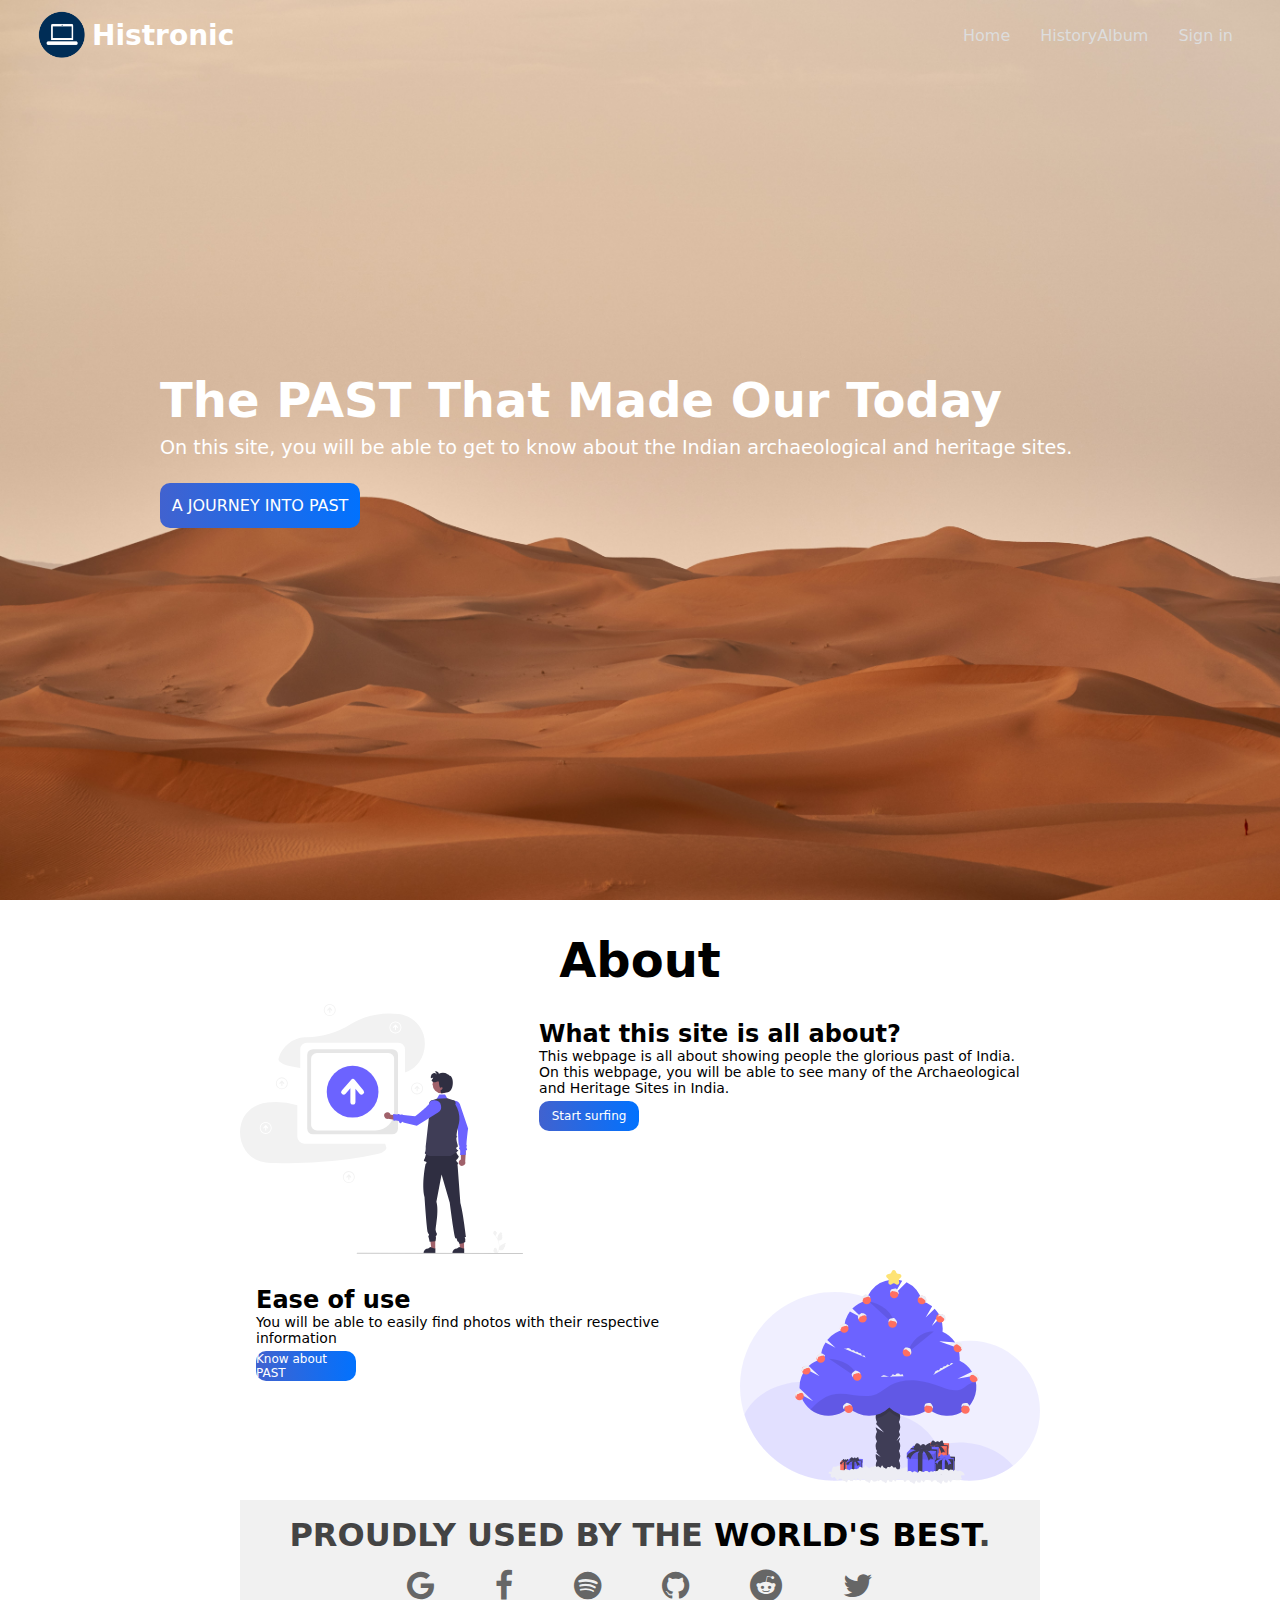
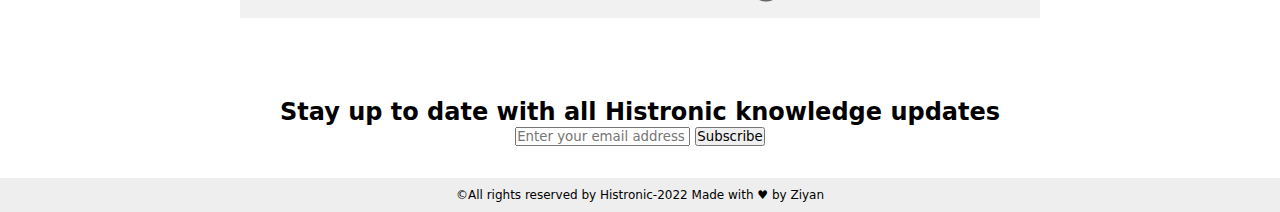
==== index.html @ dd7976b8 "Add files via upload" ====
<!DOCTYPE html>
<html lang="en">
<head>
    <meta charset="UTF-8">
    <meta http-equiv="X-UA-Compatible" content="IE=edge">
    <meta name="viewport" content="width=device-width, initial-scale=1.0">
    <link rel="shortcut icon" href="./images/website-icon-29477.png" type="image/x-icon">
    <link rel="stylesheet" href="./styles/common.css">
    <link rel="stylesheet" href="./styles/index.css">
    <link rel="stylesheet" href="./styles/navbar.css">
    <title>Histronic</title>
</head>
<body>
  <section class="home-main">
    <nav>
        <div class="brand">
            <img src="./images/website-icon-29477.png" alt="hosting">
            <a href="/">Histronic</a>
            <link rel="stylesheet" href="https://cdnjs.cloudflare.com/ajax/libs/font-awesome/4.7.0/css/font-awesome.css" integrity="sha512-5A8nwdMOWrSz20fDsjczgUidUBR8liPYU+WymTZP1lmY9G6Oc7HlZv156XqnsgNUzTyMefFTcsFH/tnJE/+xBg==" crossorigin="anonymous" referrerpolicy="no-referrer" />
        </div>

        <i class="fa fa-bars" aria-hidden="true"></i>

        <ul>
            <i class="fa fa-times" aria-hidden="true"></i>
           <li><a href="/">Home</a></li>
           <li><a href="./historyalbum.html">HistoryAlbum</a></li>
           <li><a href="./login.html">Sign in</a></li>
            </li>
        </ul>
    </nav>

    <div class="main-content">
        <h1>The PAST That Made Our Today</h1>
        <p>
            On this site, you will be able to get to know about the Indian archaeological and heritage sites.
        </p>

        <a href="./login.html" class="gradient-btn">A Journey Into PAST</a>
    </div>
  </section> 
  
  <section class="about">
    <h1>About</h1>
    <div class="about-sub">
      <img src="./images/undraw_going_up_re_86kg.svg" alt="">
      <div class="sub-sub-about">
        <h2>What this site is all about? </h2>
        <p>
          This webpage is all about showing people the glorious past of India. On this webpage, you will be able to see many of the Archaeological and Heritage Sites in India.
        </p>
        <a href="./login.html" class="gradient-btn">Start surfing</a>
      </div>
    </div>
    <div class="about-sub">
      <div class="sub-sub-about">
        <h2>Ease of use</h2>
        <p>
          You will be able to easily find photos with their respective information
        </p>
        <a href="./login.html" class="gradient-btn">Know about PAST</a>
      </div>
      <img src="./images/undraw_christmas_tree_-56-sw.svg" alt="">
    </div>

    <div class="about-companies">
      <h1>Proudly used by the <span>world's best</span>.</h1>
        <div class="company-logos">
          <i class="fa fa-google"></i>
          <i class="fa fa-facebook"></i>
          <i class="fa fa-spotify"></i>
          <i class="fa fa-github"></i>
          <i class="fa fa-reddit"></i>
          <i class="fa fa-twitter"></i>
        </div>
      </div>
    </div>
  </section>

  <div class="subscribe">
    <h2>Stay up to date with all Histronic knowledge updates</h2>
    <form action="https://formsubmit.co/histronic699@gmail.com" method="POST">
      <input required type="email" name="subscription-email" placeholder="Enter your email address" />
      <button>Subscribe</button>
    </form>
  </div>

  <div class="copyright">
      &copy;All rights reserved by Histronic-2022 Made with &hearts; by Ziyan
  </div>

  <script src="./js/navbar.js"></script>
</body>
</html
---- styles/common.css ----
*{
    margin:0;
    padding:0;
    box-sizing: border-box;
    font-family: system-ui, -apple-system, BlinkMacSystemFont, 'Segoe UI', Roboto, Oxygen, Ubuntu, Cantarell, 'Open Sans', 'Helvetica Neue', sans-serif
}

body{
    min-height: 100vh;
}

.copyright{
    text-align: center;
    background-color: #eee;
    padding: 10px;
    font-size: .75rem;
}
---- styles/index.css ----
.home-main{
    background: url('../images/wolfgang-hasselmann-pVr6wvUneMk-unsplash.jpg') no-repeat;
    background-size: cover;
    min-height: 100vh;
}

.main-content {
    color: #fff;
    position: absolute;
    top: 50%;
    left: 50%;
    transform: translate(-50%, -50%);
    width: 75%;
}

.main-content h1{
    font-size: 3rem;
}

.main-content p{
    font-size: 1.2rem;
    margin: .5rem 0;
}

.gradient-btn {
    display: grid;
    place-items: center;
    text-decoration: none;
    color: #fff;
    background-image: linear-gradient(to right,
            #4162cf 0%,
            #0072ff 51%,
            #4162cf 100%);
    border-radius: 10px;
    background-size: 200% auto;
    transition: .3s ease-in-out;
}

.main-content .gradient-btn {
    width: 200px;
    height: 45px;
    margin-top: 1.5rem;
    text-transform: uppercase;
}

.gradient-btn:hover {
    background-position: right center;
}

@media screen and (max-width:600px) {
    .main-content h1 {
        font-size: 2.25rem;
    }

    .main-content p {
        font-size: 1rem;
    }

    .gradient-btn {
        width: 175px;
        height: 40px;
        font-size: .8rem;
    }
}

.about {
    padding: 1rem;
    text-align: center;
}

.about  >h1 {
    font-size: 3rem;
    margin: 1rem 0;
}

.about-sub {
    display: flex;
    max-width: 800px;
    margin: 1rem auto;
    text-align: left;
}

.about-sub>img {
    max-height: 250px;
    width: 300px;
    max-width: 90%;
    animation: animateimage 1s linear;
}

@keyframes animateimage {
    from {
        transform: translateY(-15px);
        opacity: 0.5;
    }

    to {
        transform: translateY(0);
        opacity: 1;
    }
}

.about-sub .sub-sub-about {
    padding: 1rem;
    animation: animatetext .5s linear;
}

@keyframes animatetext {
    from {
        transform: translateY(15px);
        opacity: 0.5;
    }

    to {
        transform: translateY(0);
        opacity: 1;
    }
}

.about-sub .sub-sub-about p {
    font-size: 14px;
}

.about-sub .gradient-btn {
    width: 100px;
    margin-top: 5px;
    height: 30px;
    font-size: 12px;
}

@media screen and (max-width:600px) {
    .about-sub {
        flex-direction: column;
    }

    .about-sub:last-child {
        flex-direction: column-reverse;
    }
}

.about-companies{
    max-width: 800px;
    width: 90%;
    background-color: #f1f1f1;
    padding: 1rem .5rem;
    margin:1rem auto;
}

.about-companies h1{
    font-size: 2rem;
    color: #444;
    text-transform: uppercase;
    margin-bottom: 1rem;
}

.about-companies h1 span{
    color: #000;
}

.about-companies .company-logos{
    display: flex;
    justify-content: space-evenly;
    color: #666;
    font-size: 2rem;
    transition: .3s ease-in;
    max-width: 75%;
    margin: 0pc auto;
}

.about-companies .company-logos .fa:hover{
    color: #000;
}

@media screen and (max-width:750px) {
    .about-companies h1{
        font-size: 1.5rem;
    }     
}

@media screen and (max-width:600px) {
    .about-companies h1{
        font-size: 1.2rem;
    }
    
    .about-companies .company-logos{
        font-size: 1rem;
    }
}

.subscribe{
    text-align: center;
    padding: 3rem 2rem 2rem 2rem;
}

.subscribe-box{
    padding: 10px;
}

.subscribe-box input{
    max-width: 300px;
    width: 65%;
    padding: 5px 10px;
    height: 40px;
}

.subscribe-box button{
    border: none;
    background-color: #0072ff;
    height: 40px;
    padding: 0 1rem;
    color: #fff;
}
---- styles/navbar.css ----
nav{
    height: 70px;
    display: flex;
    align-items: center;
    justify-content: space-between;
    padding: 0 2rem;
}

nav .brand{
    display: flex;
    align-items: center;
}

nav .brand img{
    height: 50px;
    margin: 0 5px;
}

nav .brand a{
    color: white;
    text-decoration: none;
    font-size: 1.75rem;
    font-weight: bold;
}

nav ul{
    display: flex;
}

nav ul li{
    list-style: none;
    margin: 0 10px;

}
nav ul li  a{
    text-decoration: none;
    color: #ddd;
    padding: 5px;
    transition: .3s ease; 
    position: relative;
}

nav ul li a:hover{
    color: #fff;
}

nav ul li a::after{
    content: '';
    width: 100%;
    height: 3px;
    background: #fff;
    position: absolute;
    bottom: 0;
    left: 0;
    transform: scaleX(0);
    transform-origin: left;
    transition: .3s ease-in-out;
}

nav ul li a:hover::after{
    transform: scaleX(1);
}

nav .fa{
    color: #fff;
    font-size: 2rem;
    display: none;
}

@media screen and (max-width:600px) {

    nav .fa{
        display: block;
    }

    nav ul .fa{
        margin-bottom: 30px;
    }

    nav .brand img{
        height: 40px;
    }

    nav .brand a{
        font-size: 1.2rem;
    }
    nav ul{
        flex-direction: column;
        position: absolute;
        top:0;
        right:0;
        width: 35%;
        background-color: red;
        padding:10px;
        height: 100vh;
        z-index: 99;
        transform: scaleX(0);
        transition: .1s ease-in;
        transform-origin: right;
    }

    nav ul.menu{
        transform: scaleX(1)   
    }

    nav ul li {
        margin-top: 10px;
    }

    nav ul li a{
        font-size: 1rem;
        font-weight: bold;
    }
}
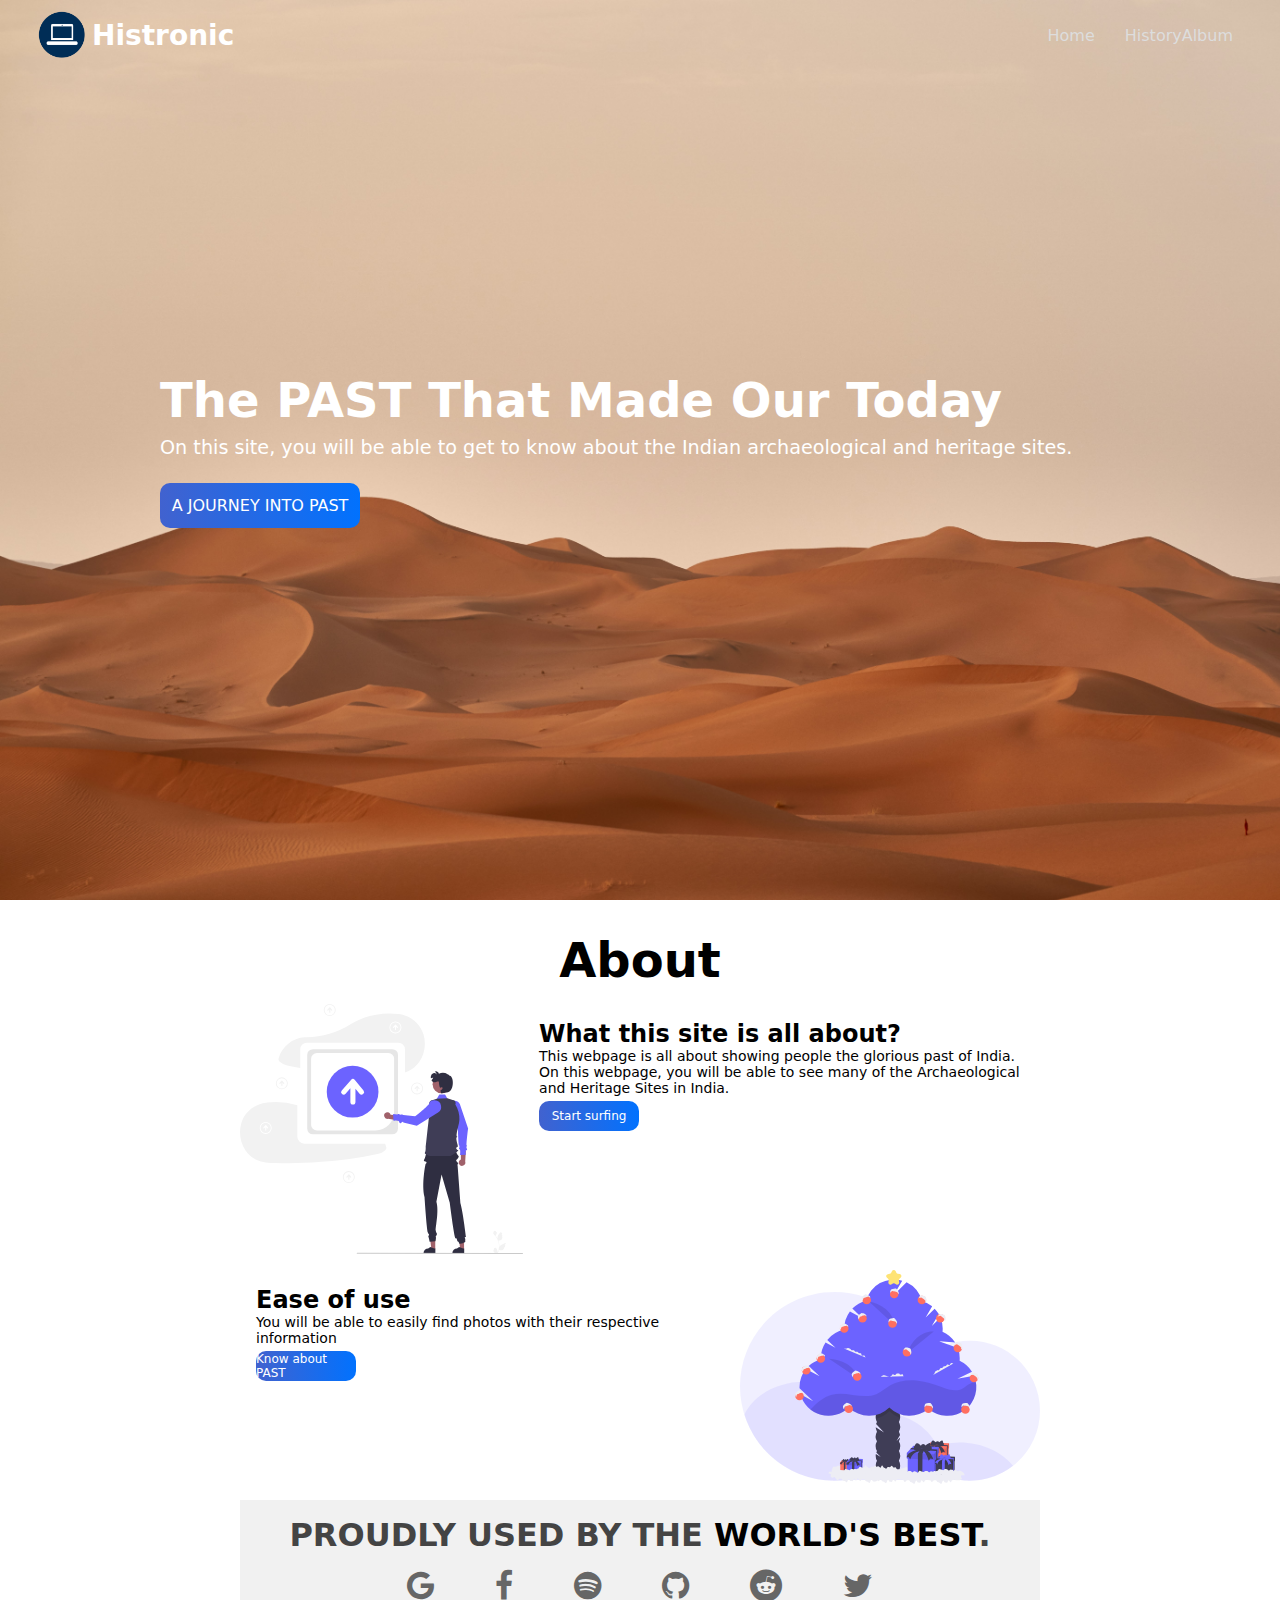
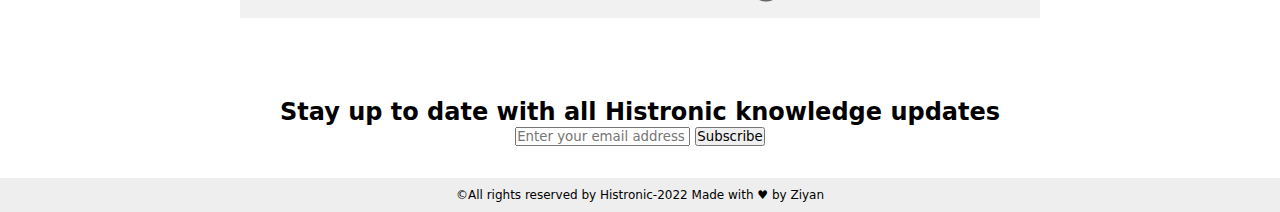
==== commit 5b08bd3a: "Update index.html" ====
--- a/index.html
+++ b/index.html
@@ -24,9 +24,7 @@
         <ul>
             <i class="fa fa-times" aria-hidden="true"></i>
            <li><a href="/">Home</a></li>
-           <li><a href="./historyalbum.html">HistoryAlbum</a></li>
-           <li><a href="./login.html">Sign in</a></li>
-            </li>
+            <li><a href="./historyalbum">HistoryAlbum</a></li>
         </ul>
     </nav>
 
@@ -91,4 +89,4 @@
 
   <script src="./js/navbar.js"></script>
 </body>
-</html+</html
